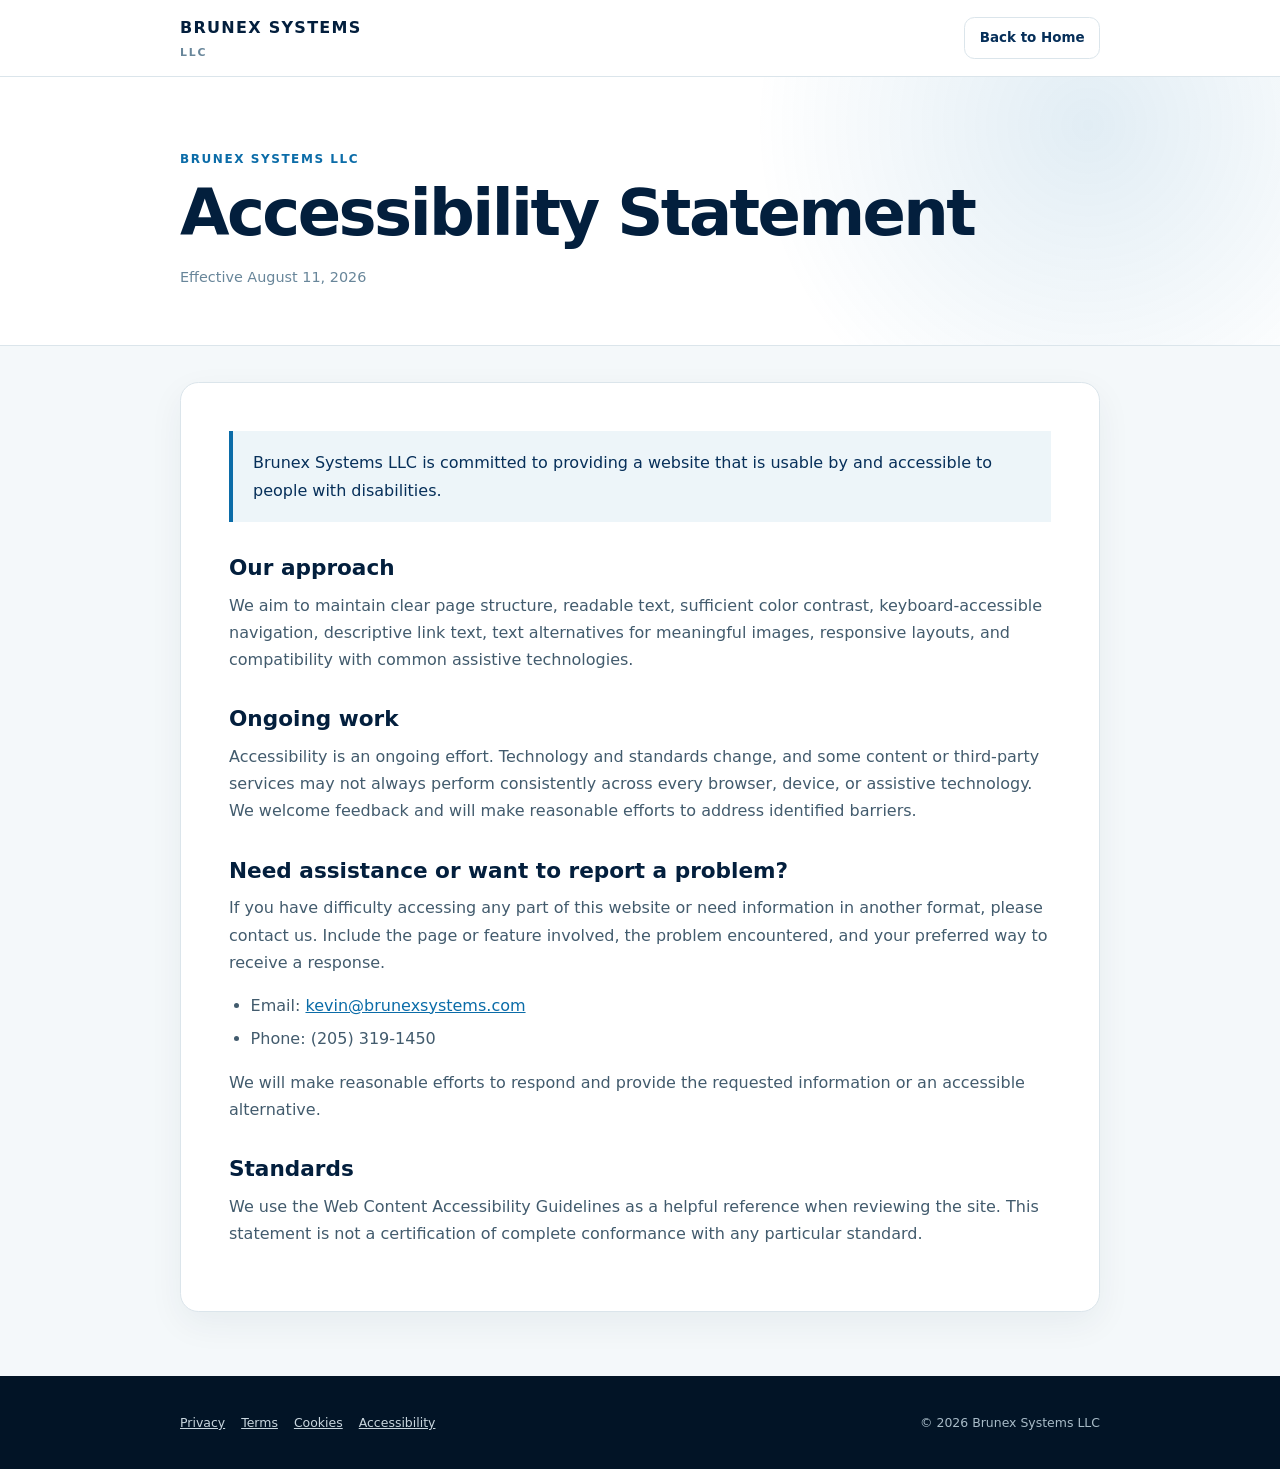
==== accessibility.html @ 52780164 "Add files via upload" ====
<!doctype html>
<html lang="en">
<head>
  <meta charset="utf-8">
  <meta name="viewport" content="width=device-width, initial-scale=1">
  <meta name="description" content="Accessibility Statement for the Brunex Systems LLC website.">
  <title>Accessibility Statement | Brunex Systems LLC</title>
  <link rel="stylesheet" href="policy.css">
</head>
<body>
  <header class="site-header"><div class="container header-inner"><a class="brand" href="index.html"><span class="brand-name">BRUNEX SYSTEMS</span><span class="brand-legal">LLC</span></a><a class="home-link" href="index.html">Back to Home</a></div></header>
  <main>
    <section class="hero"><div class="container"><div class="eyebrow">Brunex Systems LLC</div><h1>Accessibility Statement</h1><p class="updated">Effective August 11, 2026</p></div></section>
    <article class="container policy">
      <p class="summary">Brunex Systems LLC is committed to providing a website that is usable by and accessible to people with disabilities.</p>
      <h2>Our approach</h2>
      <p>We aim to maintain clear page structure, readable text, sufficient color contrast, keyboard-accessible navigation, descriptive link text, text alternatives for meaningful images, responsive layouts, and compatibility with common assistive technologies.</p>
      <h2>Ongoing work</h2>
      <p>Accessibility is an ongoing effort. Technology and standards change, and some content or third-party services may not always perform consistently across every browser, device, or assistive technology. We welcome feedback and will make reasonable efforts to address identified barriers.</p>
      <h2>Need assistance or want to report a problem?</h2>
      <p>If you have difficulty accessing any part of this website or need information in another format, please contact us. Include the page or feature involved, the problem encountered, and your preferred way to receive a response.</p>
      <ul>
        <li>Email: <a href="mailto:kevin@brunexsystems.com?subject=Website%20accessibility">kevin@brunexsystems.com</a></li>
        <li>Phone: (205) 319-1450</li>
      </ul>
      <p>We will make reasonable efforts to respond and provide the requested information or an accessible alternative.</p>
      <h2>Standards</h2>
      <p>We use the Web Content Accessibility Guidelines as a helpful reference when reviewing the site. This statement is not a certification of complete conformance with any particular standard.</p>
    </article>
  </main>
  <footer class="site-footer"><div class="container footer-inner"><nav class="footer-links" aria-label="Policies"><a href="privacy.html">Privacy</a><a href="terms.html">Terms</a><a href="cookies.html">Cookies</a><a href="accessibility.html">Accessibility</a></nav><div class="copyright">© 2026 Brunex Systems LLC</div></div></footer>
</body>
</html>
---- policy.css ----
:root {
  --navy: #062f59;
  --navy-deep: #031f3d;
  --blue: #0b6ca8;
  --slate: #68869a;
  --ink: #0f2940;
  --text: #425b6d;
  --line: #dbe5eb;
  --soft: #f4f8fa;
  --white: #ffffff;
}

* { box-sizing: border-box; }
html { scroll-behavior: smooth; }
body {
  margin: 0;
  background: var(--soft);
  color: var(--ink);
  font-family: Inter, system-ui, -apple-system, BlinkMacSystemFont, "Segoe UI", sans-serif;
  line-height: 1.7;
  -webkit-font-smoothing: antialiased;
}
a { color: var(--blue); }
a:hover { color: var(--navy-deep); }
a:focus-visible { outline: 3px solid #5bb6ee; outline-offset: 3px; }
.container { width: min(920px, calc(100% - 2rem)); margin: 0 auto; }
.site-header {
  background: rgba(255,255,255,.97);
  border-bottom: 1px solid var(--line);
}
.header-inner {
  min-height: 76px;
  display: flex;
  align-items: center;
  justify-content: space-between;
  gap: 1.25rem;
}
.brand { color: var(--navy-deep); text-decoration: none; }
.brand-name { display: block; font-weight: 800; letter-spacing: .08em; }
.brand-legal { display: block; margin-top: .15rem; color: var(--slate); font-size: .68rem; font-weight: 700; letter-spacing: .17em; }
.home-link {
  padding: .55rem .9rem;
  border: 1px solid var(--line);
  border-radius: .65rem;
  color: var(--navy);
  font-size: .84rem;
  font-weight: 700;
  text-decoration: none;
}
.hero {
  padding: 4.5rem 0 3.5rem;
  background: radial-gradient(circle at 85% 18%, rgba(11,108,168,.12), transparent 30%), #fff;
  border-bottom: 1px solid var(--line);
}
.eyebrow { color: var(--blue); font-size: .75rem; font-weight: 800; letter-spacing: .13em; text-transform: uppercase; }
h1 { margin: .55rem 0 0; color: var(--navy-deep); font-size: clamp(2.35rem, 6vw, 4rem); line-height: 1.1; letter-spacing: -.04em; }
.updated { margin: 1rem 0 0; color: var(--slate); font-size: .9rem; }
.policy { margin: 2.25rem auto 4rem; padding: clamp(1.4rem, 4vw, 3rem); background: #fff; border: 1px solid var(--line); border-radius: 1.15rem; box-shadow: 0 12px 35px rgba(20,52,72,.06); }
.summary { margin: 0 0 2rem; padding: 1.15rem 1.25rem; background: #edf5f9; border-left: 4px solid var(--blue); color: var(--navy); }
h2 { margin: 2rem 0 .55rem; color: var(--navy-deep); font-size: 1.35rem; line-height: 1.3; }
h2:first-of-type { margin-top: 0; }
p, ul { margin: .6rem 0 1rem; color: var(--text); }
ul { padding-left: 1.35rem; }
li + li { margin-top: .4rem; }
.site-footer { padding: 2.25rem 0; background: #021426; color: #a8bbc7; }
.footer-inner { display: flex; justify-content: space-between; gap: 1.5rem; flex-wrap: wrap; }
.footer-links { display: flex; flex-wrap: wrap; gap: .55rem 1rem; }
.footer-links a { color: #c9d6de; font-size: .78rem; }
.copyright { font-size: .78rem; }
@media (max-width: 600px) {
  .header-inner { min-height: 68px; }
  .hero { padding: 3.5rem 0 2.75rem; }
  .policy { margin-top: 1rem; border-radius: .85rem; }
}
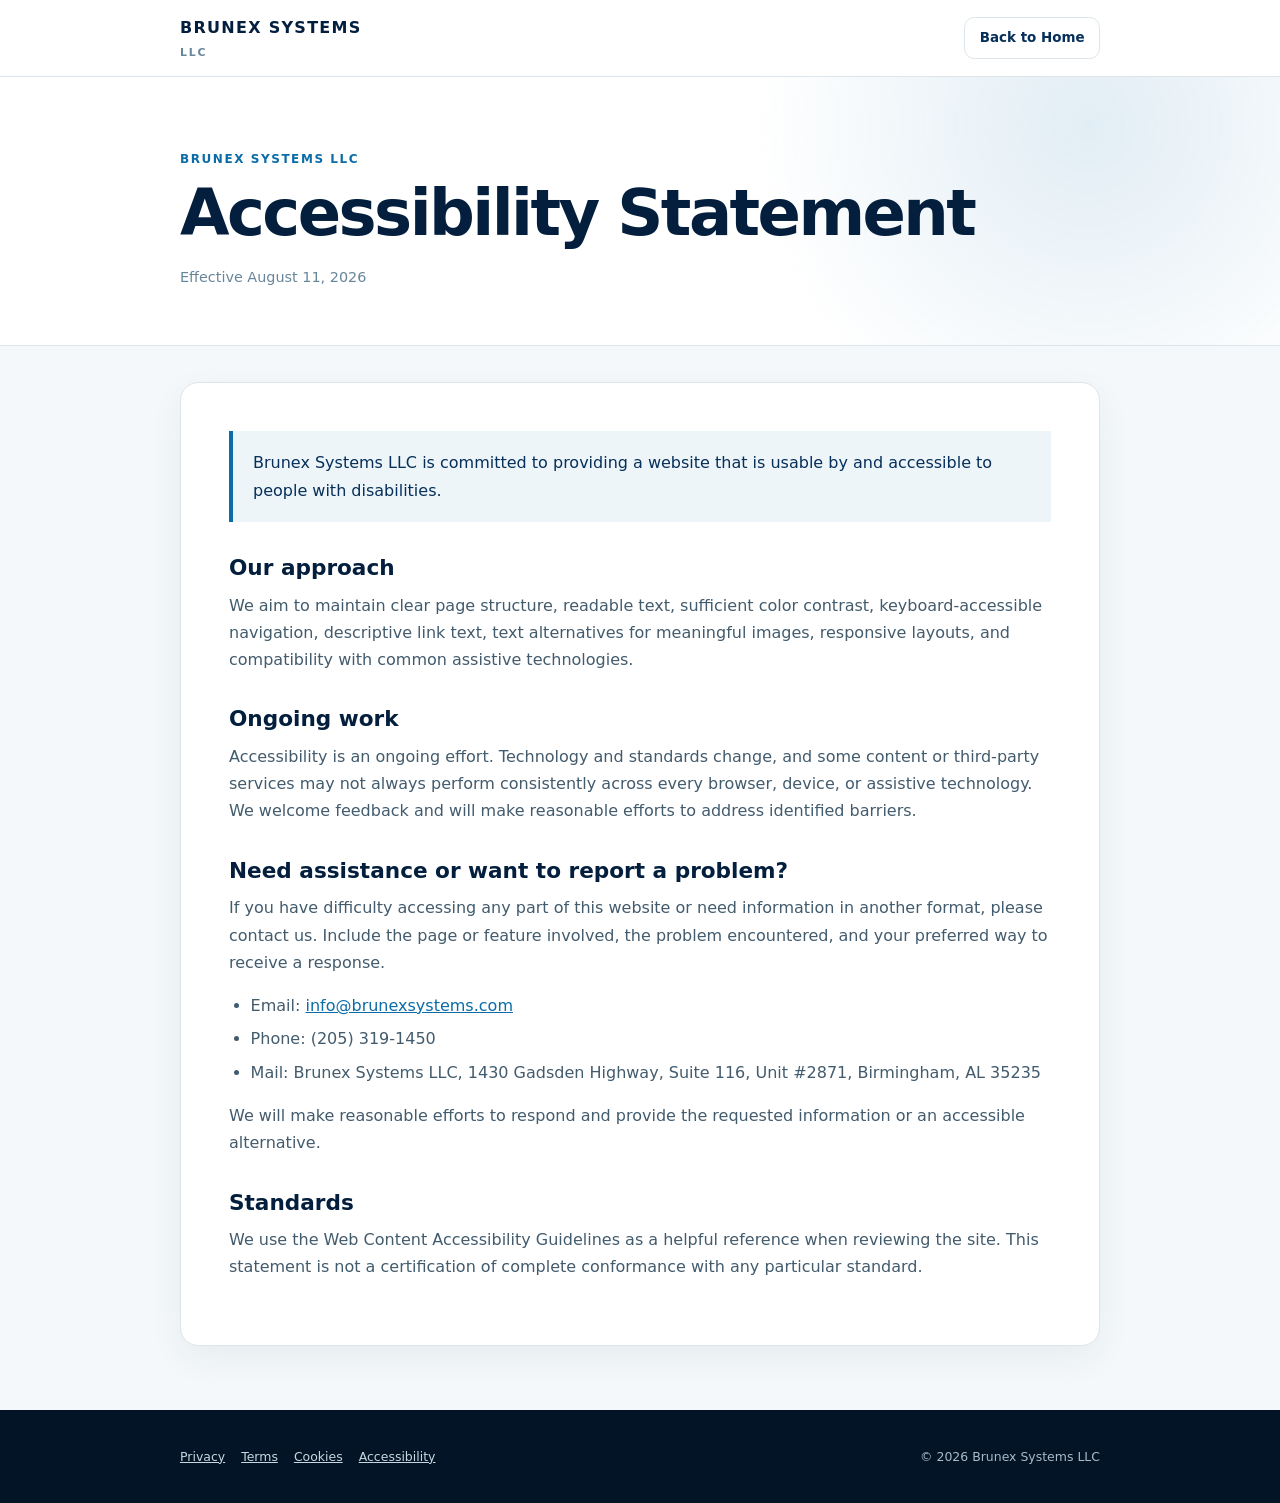
==== commit 1b85b412: "Add files via upload" ====
--- a/accessibility.html
+++ b/accessibility.html
@@ -20,8 +20,9 @@
       <h2>Need assistance or want to report a problem?</h2>
       <p>If you have difficulty accessing any part of this website or need information in another format, please contact us. Include the page or feature involved, the problem encountered, and your preferred way to receive a response.</p>
       <ul>
-        <li>Email: <a href="mailto:kevin@brunexsystems.com?subject=Website%20accessibility">kevin@brunexsystems.com</a></li>
+        <li>Email: <a href="mailto:info@brunexsystems.com?subject=Website%20accessibility">info@brunexsystems.com</a></li>
         <li>Phone: (205) 319-1450</li>
+        <li>Mail: Brunex Systems LLC, 1430 Gadsden Highway, Suite 116, Unit #2871, Birmingham, AL 35235</li>
       </ul>
       <p>We will make reasonable efforts to respond and provide the requested information or an accessible alternative.</p>
       <h2>Standards</h2>
